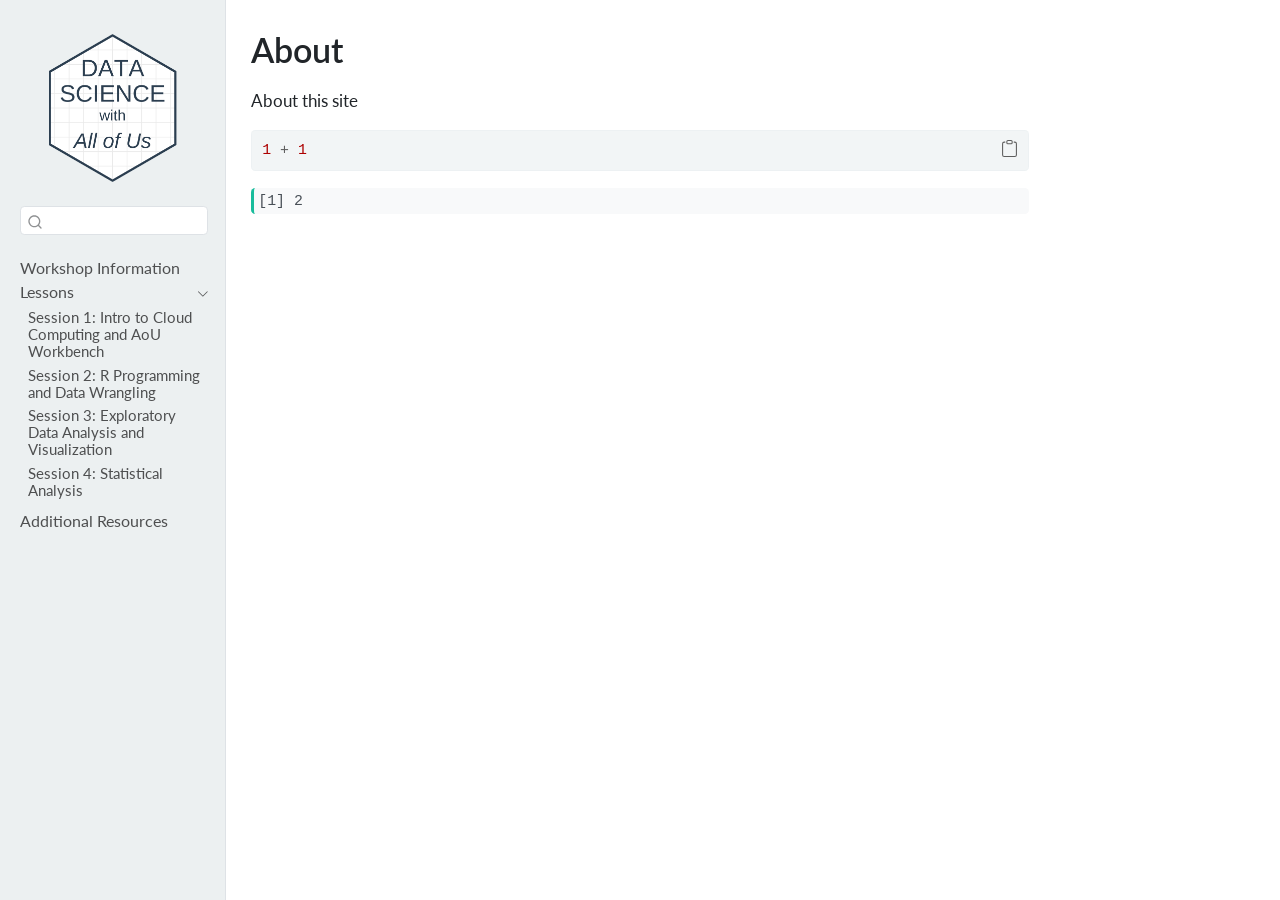
==== about.html @ b9c3649d "Built site for gh-pages" ====
<!DOCTYPE html>
<html xmlns="http://www.w3.org/1999/xhtml" lang="en" xml:lang="en"><head>

<meta charset="utf-8">
<meta name="generator" content="quarto-1.8.27">

<meta name="viewport" content="width=device-width, initial-scale=1.0, user-scalable=yes">


<title>About – AoU Workshop</title>
<style>
code{white-space: pre-wrap;}
span.smallcaps{font-variant: small-caps;}
div.columns{display: flex; gap: min(4vw, 1.5em);}
div.column{flex: auto; overflow-x: auto;}
div.hanging-indent{margin-left: 1.5em; text-indent: -1.5em;}
ul.task-list{list-style: none;}
ul.task-list li input[type="checkbox"] {
  width: 0.8em;
  margin: 0 0.8em 0.2em -1em; /* quarto-specific, see https://github.com/quarto-dev/quarto-cli/issues/4556 */ 
  vertical-align: middle;
}
/* CSS for syntax highlighting */
html { -webkit-text-size-adjust: 100%; }
pre > code.sourceCode { white-space: pre; position: relative; }
pre > code.sourceCode > span { display: inline-block; line-height: 1.25; }
pre > code.sourceCode > span:empty { height: 1.2em; }
.sourceCode { overflow: visible; }
code.sourceCode > span { color: inherit; text-decoration: inherit; }
div.sourceCode { margin: 1em 0; }
pre.sourceCode { margin: 0; }
@media screen {
div.sourceCode { overflow: auto; }
}
@media print {
pre > code.sourceCode { white-space: pre-wrap; }
pre > code.sourceCode > span { text-indent: -5em; padding-left: 5em; }
}
pre.numberSource code
  { counter-reset: source-line 0; }
pre.numberSource code > span
  { position: relative; left: -4em; counter-increment: source-line; }
pre.numberSource code > span > a:first-child::before
  { content: counter(source-line);
    position: relative; left: -1em; text-align: right; vertical-align: baseline;
    border: none; display: inline-block;
    -webkit-touch-callout: none; -webkit-user-select: none;
    -khtml-user-select: none; -moz-user-select: none;
    -ms-user-select: none; user-select: none;
    padding: 0 4px; width: 4em;
  }
pre.numberSource { margin-left: 3em;  padding-left: 4px; }
div.sourceCode
  {   }
@media screen {
pre > code.sourceCode > span > a:first-child::before { text-decoration: underline; }
}
</style>


<script src="site_libs/quarto-nav/quarto-nav.js"></script>
<script src="site_libs/quarto-nav/headroom.min.js"></script>
<script src="site_libs/clipboard/clipboard.min.js"></script>
<script src="site_libs/quarto-search/autocomplete.umd.js"></script>
<script src="site_libs/quarto-search/fuse.min.js"></script>
<script src="site_libs/quarto-search/quarto-search.js"></script>
<meta name="quarto:offset" content="./">
<script src="site_libs/quarto-html/quarto.js" type="module"></script>
<script src="site_libs/quarto-html/tabsets/tabsets.js" type="module"></script>
<script src="site_libs/quarto-html/axe/axe-check.js" type="module"></script>
<script src="site_libs/quarto-html/popper.min.js"></script>
<script src="site_libs/quarto-html/tippy.umd.min.js"></script>
<script src="site_libs/quarto-html/anchor.min.js"></script>
<link href="site_libs/quarto-html/tippy.css" rel="stylesheet">
<link href="site_libs/quarto-html/quarto-syntax-highlighting-ed96de9b727972fe78a7b5d16c58bf87.css" rel="stylesheet" id="quarto-text-highlighting-styles">
<script src="site_libs/bootstrap/bootstrap.min.js"></script>
<link href="site_libs/bootstrap/bootstrap-icons.css" rel="stylesheet">
<link href="site_libs/bootstrap/bootstrap-820421534fc26536042fa068055439ec.min.css" rel="stylesheet" append-hash="true" id="quarto-bootstrap" data-mode="light">
<script id="quarto-search-options" type="application/json">{
  "location": "sidebar",
  "copy-button": false,
  "collapse-after": 3,
  "panel-placement": "start",
  "type": "textbox",
  "limit": 50,
  "keyboard-shortcut": [
    "f",
    "/",
    "s"
  ],
  "show-item-context": false,
  "language": {
    "search-no-results-text": "No results",
    "search-matching-documents-text": "matching documents",
    "search-copy-link-title": "Copy link to search",
    "search-hide-matches-text": "Hide additional matches",
    "search-more-match-text": "more match in this document",
    "search-more-matches-text": "more matches in this document",
    "search-clear-button-title": "Clear",
    "search-text-placeholder": "",
    "search-detached-cancel-button-title": "Cancel",
    "search-submit-button-title": "Submit",
    "search-label": "Search"
  }
}</script>


<link rel="stylesheet" href="styles.css">
</head>

<body class="nav-sidebar docked quarto-light">

<div id="quarto-search-results"></div>
  <header id="quarto-header" class="headroom fixed-top">
  <nav class="quarto-secondary-nav">
    <div class="container-fluid d-flex">
      <button type="button" class="quarto-btn-toggle btn" data-bs-toggle="collapse" role="button" data-bs-target=".quarto-sidebar-collapse-item" aria-controls="quarto-sidebar" aria-expanded="false" aria-label="Toggle sidebar navigation" onclick="if (window.quartoToggleHeadroom) { window.quartoToggleHeadroom(); }">
        <i class="bi bi-layout-text-sidebar-reverse"></i>
      </button>
        <nav class="quarto-page-breadcrumbs" aria-label="breadcrumb"><ol class="breadcrumb"><li class="breadcrumb-item">About</li></ol></nav>
        <a class="flex-grow-1" role="navigation" data-bs-toggle="collapse" data-bs-target=".quarto-sidebar-collapse-item" aria-controls="quarto-sidebar" aria-expanded="false" aria-label="Toggle sidebar navigation" onclick="if (window.quartoToggleHeadroom) { window.quartoToggleHeadroom(); }">      
        </a>
      <button type="button" class="btn quarto-search-button" aria-label="Search" onclick="window.quartoOpenSearch();">
        <i class="bi bi-search"></i>
      </button>
    </div>
  </nav>
</header>
<!-- content -->
<div id="quarto-content" class="quarto-container page-columns page-rows-contents page-layout-article">
<!-- sidebar -->
  <nav id="quarto-sidebar" class="sidebar collapse collapse-horizontal quarto-sidebar-collapse-item sidebar-navigation docked overflow-auto">
    <div class="pt-lg-2 mt-2 text-left sidebar-header">
      <a href="./index.html" class="sidebar-logo-link">
      <img src="./hex-logo.png" alt="" class="sidebar-logo light-content py-0 d-lg-inline d-none">
      <img src="./hex-logo.png" alt="" class="sidebar-logo dark-content py-0 d-lg-inline d-none">
      </a>
      </div>
        <div class="mt-2 flex-shrink-0 align-items-center">
        <div class="sidebar-search">
        <div id="quarto-search" class="" title="Search"></div>
        </div>
        </div>
    <div class="sidebar-menu-container"> 
    <ul class="list-unstyled mt-1">
        <li class="sidebar-item">
  <div class="sidebar-item-container"> 
  <a href="./index.html" class="sidebar-item-text sidebar-link">
 <span class="menu-text">Workshop Information</span></a>
  </div>
</li>
        <li class="sidebar-item sidebar-item-section">
      <div class="sidebar-item-container"> 
            <a class="sidebar-item-text sidebar-link text-start" data-bs-toggle="collapse" data-bs-target="#quarto-sidebar-section-1" role="navigation" aria-expanded="true">
 <span class="menu-text">Lessons</span></a>
          <a class="sidebar-item-toggle text-start" data-bs-toggle="collapse" data-bs-target="#quarto-sidebar-section-1" role="navigation" aria-expanded="true" aria-label="Toggle section">
            <i class="bi bi-chevron-right ms-2"></i>
          </a> 
      </div>
      <ul id="quarto-sidebar-section-1" class="collapse list-unstyled sidebar-section depth1 show">  
          <li class="sidebar-item">
  <div class="sidebar-item-container"> 
  <a href="./session-1.html" class="sidebar-item-text sidebar-link">
 <span class="menu-text">Session 1: Intro to Cloud Computing and AoU Workbench</span></a>
  </div>
</li>
          <li class="sidebar-item">
  <div class="sidebar-item-container"> 
  <a href="./session-2.html" class="sidebar-item-text sidebar-link">
 <span class="menu-text">Session 2: R Programming and Data Wrangling</span></a>
  </div>
</li>
          <li class="sidebar-item">
  <div class="sidebar-item-container"> 
  <a href="./session-3.html" class="sidebar-item-text sidebar-link">
 <span class="menu-text">Session 3: Exploratory Data Analysis and Visualization</span></a>
  </div>
</li>
          <li class="sidebar-item">
  <div class="sidebar-item-container"> 
  <a href="./session-4.html" class="sidebar-item-text sidebar-link">
 <span class="menu-text">Session 4: Statistical Analysis</span></a>
  </div>
</li>
      </ul>
  </li>
        <li class="sidebar-item">
  <div class="sidebar-item-container"> 
  <a href="./resources.html" class="sidebar-item-text sidebar-link">
 <span class="menu-text">Additional Resources</span></a>
  </div>
</li>
    </ul>
    </div>
</nav>
<div id="quarto-sidebar-glass" class="quarto-sidebar-collapse-item" data-bs-toggle="collapse" data-bs-target=".quarto-sidebar-collapse-item"></div>
<!-- margin-sidebar -->
    <div id="quarto-margin-sidebar" class="sidebar margin-sidebar zindex-bottom">
        
    </div>
<!-- main -->
<main class="content" id="quarto-document-content">

<header id="title-block-header" class="quarto-title-block default">
<div class="quarto-title">
<h1 class="title">About</h1>
</div>



<div class="quarto-title-meta">

    
  
    
  </div>
  


</header>


<p>About this site</p>
<div class="cell">
<div class="code-copy-outer-scaffold"><div class="sourceCode cell-code" id="cb1"><pre class="sourceCode r code-with-copy"><code class="sourceCode r"><span id="cb1-1"><a href="#cb1-1" aria-hidden="true" tabindex="-1"></a><span class="dv">1</span> <span class="sc">+</span> <span class="dv">1</span></span></code></pre></div><button title="Copy to Clipboard" class="code-copy-button"><i class="bi"></i></button></div>
<div class="cell-output cell-output-stdout">
<pre><code>[1] 2</code></pre>
</div>
</div>



</main> <!-- /main -->
<script id="quarto-html-after-body" type="application/javascript">
  window.document.addEventListener("DOMContentLoaded", function (event) {
    const icon = "";
    const anchorJS = new window.AnchorJS();
    anchorJS.options = {
      placement: 'right',
      icon: icon
    };
    anchorJS.add('.anchored');
    const isCodeAnnotation = (el) => {
      for (const clz of el.classList) {
        if (clz.startsWith('code-annotation-')) {                     
          return true;
        }
      }
      return false;
    }
    const onCopySuccess = function(e) {
      // button target
      const button = e.trigger;
      // don't keep focus
      button.blur();
      // flash "checked"
      button.classList.add('code-copy-button-checked');
      var currentTitle = button.getAttribute("title");
      button.setAttribute("title", "Copied!");
      let tooltip;
      if (window.bootstrap) {
        button.setAttribute("data-bs-toggle", "tooltip");
        button.setAttribute("data-bs-placement", "left");
        button.setAttribute("data-bs-title", "Copied!");
        tooltip = new bootstrap.Tooltip(button, 
          { trigger: "manual", 
            customClass: "code-copy-button-tooltip",
            offset: [0, -8]});
        tooltip.show();    
      }
      setTimeout(function() {
        if (tooltip) {
          tooltip.hide();
          button.removeAttribute("data-bs-title");
          button.removeAttribute("data-bs-toggle");
          button.removeAttribute("data-bs-placement");
        }
        button.setAttribute("title", currentTitle);
        button.classList.remove('code-copy-button-checked');
      }, 1000);
      // clear code selection
      e.clearSelection();
    }
    const getTextToCopy = function(trigger) {
      const outerScaffold = trigger.parentElement.cloneNode(true);
      const codeEl = outerScaffold.querySelector('code');
      for (const childEl of codeEl.children) {
        if (isCodeAnnotation(childEl)) {
          childEl.remove();
        }
      }
      return codeEl.innerText;
    }
    const clipboard = new window.ClipboardJS('.code-copy-button:not([data-in-quarto-modal])', {
      text: getTextToCopy
    });
    clipboard.on('success', onCopySuccess);
    if (window.document.getElementById('quarto-embedded-source-code-modal')) {
      const clipboardModal = new window.ClipboardJS('.code-copy-button[data-in-quarto-modal]', {
        text: getTextToCopy,
        container: window.document.getElementById('quarto-embedded-source-code-modal')
      });
      clipboardModal.on('success', onCopySuccess);
    }
      var localhostRegex = new RegExp(/^(?:http|https):\/\/localhost\:?[0-9]*\//);
      var mailtoRegex = new RegExp(/^mailto:/);
        var filterRegex = new RegExp('/' + window.location.host + '/');
      var isInternal = (href) => {
          return filterRegex.test(href) || localhostRegex.test(href) || mailtoRegex.test(href);
      }
      // Inspect non-navigation links and adorn them if external
     var links = window.document.querySelectorAll('a[href]:not(.nav-link):not(.navbar-brand):not(.toc-action):not(.sidebar-link):not(.sidebar-item-toggle):not(.pagination-link):not(.no-external):not([aria-hidden]):not(.dropdown-item):not(.quarto-navigation-tool):not(.about-link)');
      for (var i=0; i<links.length; i++) {
        const link = links[i];
        if (!isInternal(link.href)) {
          // undo the damage that might have been done by quarto-nav.js in the case of
          // links that we want to consider external
          if (link.dataset.originalHref !== undefined) {
            link.href = link.dataset.originalHref;
          }
        }
      }
    function tippyHover(el, contentFn, onTriggerFn, onUntriggerFn) {
      const config = {
        allowHTML: true,
        maxWidth: 500,
        delay: 100,
        arrow: false,
        appendTo: function(el) {
            return el.parentElement;
        },
        interactive: true,
        interactiveBorder: 10,
        theme: 'quarto',
        placement: 'bottom-start',
      };
      if (contentFn) {
        config.content = contentFn;
      }
      if (onTriggerFn) {
        config.onTrigger = onTriggerFn;
      }
      if (onUntriggerFn) {
        config.onUntrigger = onUntriggerFn;
      }
      window.tippy(el, config); 
    }
    const noterefs = window.document.querySelectorAll('a[role="doc-noteref"]');
    for (var i=0; i<noterefs.length; i++) {
      const ref = noterefs[i];
      tippyHover(ref, function() {
        // use id or data attribute instead here
        let href = ref.getAttribute('data-footnote-href') || ref.getAttribute('href');
        try { href = new URL(href).hash; } catch {}
        const id = href.replace(/^#\/?/, "");
        const note = window.document.getElementById(id);
        if (note) {
          return note.innerHTML;
        } else {
          return "";
        }
      });
    }
    const xrefs = window.document.querySelectorAll('a.quarto-xref');
    const processXRef = (id, note) => {
      // Strip column container classes
      const stripColumnClz = (el) => {
        el.classList.remove("page-full", "page-columns");
        if (el.children) {
          for (const child of el.children) {
            stripColumnClz(child);
          }
        }
      }
      stripColumnClz(note)
      if (id === null || id.startsWith('sec-')) {
        // Special case sections, only their first couple elements
        const container = document.createElement("div");
        if (note.children && note.children.length > 2) {
          container.appendChild(note.children[0].cloneNode(true));
          for (let i = 1; i < note.children.length; i++) {
            const child = note.children[i];
            if (child.tagName === "P" && child.innerText === "") {
              continue;
            } else {
              container.appendChild(child.cloneNode(true));
              break;
            }
          }
          if (window.Quarto?.typesetMath) {
            window.Quarto.typesetMath(container);
          }
          return container.innerHTML
        } else {
          if (window.Quarto?.typesetMath) {
            window.Quarto.typesetMath(note);
          }
          return note.innerHTML;
        }
      } else {
        // Remove any anchor links if they are present
        const anchorLink = note.querySelector('a.anchorjs-link');
        if (anchorLink) {
          anchorLink.remove();
        }
        if (window.Quarto?.typesetMath) {
          window.Quarto.typesetMath(note);
        }
        if (note.classList.contains("callout")) {
          return note.outerHTML;
        } else {
          return note.innerHTML;
        }
      }
    }
    for (var i=0; i<xrefs.length; i++) {
      const xref = xrefs[i];
      tippyHover(xref, undefined, function(instance) {
        instance.disable();
        let url = xref.getAttribute('href');
        let hash = undefined; 
        if (url.startsWith('#')) {
          hash = url;
        } else {
          try { hash = new URL(url).hash; } catch {}
        }
        if (hash) {
          const id = hash.replace(/^#\/?/, "");
          const note = window.document.getElementById(id);
          if (note !== null) {
            try {
              const html = processXRef(id, note.cloneNode(true));
              instance.setContent(html);
            } finally {
              instance.enable();
              instance.show();
            }
          } else {
            // See if we can fetch this
            fetch(url.split('#')[0])
            .then(res => res.text())
            .then(html => {
              const parser = new DOMParser();
              const htmlDoc = parser.parseFromString(html, "text/html");
              const note = htmlDoc.getElementById(id);
              if (note !== null) {
                const html = processXRef(id, note);
                instance.setContent(html);
              } 
            }).finally(() => {
              instance.enable();
              instance.show();
            });
          }
        } else {
          // See if we can fetch a full url (with no hash to target)
          // This is a special case and we should probably do some content thinning / targeting
          fetch(url)
          .then(res => res.text())
          .then(html => {
            const parser = new DOMParser();
            const htmlDoc = parser.parseFromString(html, "text/html");
            const note = htmlDoc.querySelector('main.content');
            if (note !== null) {
              // This should only happen for chapter cross references
              // (since there is no id in the URL)
              // remove the first header
              if (note.children.length > 0 && note.children[0].tagName === "HEADER") {
                note.children[0].remove();
              }
              const html = processXRef(null, note);
              instance.setContent(html);
            } 
          }).finally(() => {
            instance.enable();
            instance.show();
          });
        }
      }, function(instance) {
      });
    }
        let selectedAnnoteEl;
        const selectorForAnnotation = ( cell, annotation) => {
          let cellAttr = 'data-code-cell="' + cell + '"';
          let lineAttr = 'data-code-annotation="' +  annotation + '"';
          const selector = 'span[' + cellAttr + '][' + lineAttr + ']';
          return selector;
        }
        const selectCodeLines = (annoteEl) => {
          const doc = window.document;
          const targetCell = annoteEl.getAttribute("data-target-cell");
          const targetAnnotation = annoteEl.getAttribute("data-target-annotation");
          const annoteSpan = window.document.querySelector(selectorForAnnotation(targetCell, targetAnnotation));
          const lines = annoteSpan.getAttribute("data-code-lines").split(",");
          const lineIds = lines.map((line) => {
            return targetCell + "-" + line;
          })
          let top = null;
          let height = null;
          let parent = null;
          if (lineIds.length > 0) {
              //compute the position of the single el (top and bottom and make a div)
              const el = window.document.getElementById(lineIds[0]);
              top = el.offsetTop;
              height = el.offsetHeight;
              parent = el.parentElement.parentElement;
            if (lineIds.length > 1) {
              const lastEl = window.document.getElementById(lineIds[lineIds.length - 1]);
              const bottom = lastEl.offsetTop + lastEl.offsetHeight;
              height = bottom - top;
            }
            if (top !== null && height !== null && parent !== null) {
              // cook up a div (if necessary) and position it 
              let div = window.document.getElementById("code-annotation-line-highlight");
              if (div === null) {
                div = window.document.createElement("div");
                div.setAttribute("id", "code-annotation-line-highlight");
                div.style.position = 'absolute';
                parent.appendChild(div);
              }
              div.style.top = top - 2 + "px";
              div.style.height = height + 4 + "px";
              div.style.left = 0;
              let gutterDiv = window.document.getElementById("code-annotation-line-highlight-gutter");
              if (gutterDiv === null) {
                gutterDiv = window.document.createElement("div");
                gutterDiv.setAttribute("id", "code-annotation-line-highlight-gutter");
                gutterDiv.style.position = 'absolute';
                const codeCell = window.document.getElementById(targetCell);
                const gutter = codeCell.querySelector('.code-annotation-gutter');
                gutter.appendChild(gutterDiv);
              }
              gutterDiv.style.top = top - 2 + "px";
              gutterDiv.style.height = height + 4 + "px";
            }
            selectedAnnoteEl = annoteEl;
          }
        };
        const unselectCodeLines = () => {
          const elementsIds = ["code-annotation-line-highlight", "code-annotation-line-highlight-gutter"];
          elementsIds.forEach((elId) => {
            const div = window.document.getElementById(elId);
            if (div) {
              div.remove();
            }
          });
          selectedAnnoteEl = undefined;
        };
          // Handle positioning of the toggle
      window.addEventListener(
        "resize",
        throttle(() => {
          elRect = undefined;
          if (selectedAnnoteEl) {
            selectCodeLines(selectedAnnoteEl);
          }
        }, 10)
      );
      function throttle(fn, ms) {
      let throttle = false;
      let timer;
        return (...args) => {
          if(!throttle) { // first call gets through
              fn.apply(this, args);
              throttle = true;
          } else { // all the others get throttled
              if(timer) clearTimeout(timer); // cancel #2
              timer = setTimeout(() => {
                fn.apply(this, args);
                timer = throttle = false;
              }, ms);
          }
        };
      }
        // Attach click handler to the DT
        const annoteDls = window.document.querySelectorAll('dt[data-target-cell]');
        for (const annoteDlNode of annoteDls) {
          annoteDlNode.addEventListener('click', (event) => {
            const clickedEl = event.target;
            if (clickedEl !== selectedAnnoteEl) {
              unselectCodeLines();
              const activeEl = window.document.querySelector('dt[data-target-cell].code-annotation-active');
              if (activeEl) {
                activeEl.classList.remove('code-annotation-active');
              }
              selectCodeLines(clickedEl);
              clickedEl.classList.add('code-annotation-active');
            } else {
              // Unselect the line
              unselectCodeLines();
              clickedEl.classList.remove('code-annotation-active');
            }
          });
        }
    const findCites = (el) => {
      const parentEl = el.parentElement;
      if (parentEl) {
        const cites = parentEl.dataset.cites;
        if (cites) {
          return {
            el,
            cites: cites.split(' ')
          };
        } else {
          return findCites(el.parentElement)
        }
      } else {
        return undefined;
      }
    };
    var bibliorefs = window.document.querySelectorAll('a[role="doc-biblioref"]');
    for (var i=0; i<bibliorefs.length; i++) {
      const ref = bibliorefs[i];
      const citeInfo = findCites(ref);
      if (citeInfo) {
        tippyHover(citeInfo.el, function() {
          var popup = window.document.createElement('div');
          citeInfo.cites.forEach(function(cite) {
            var citeDiv = window.document.createElement('div');
            citeDiv.classList.add('hanging-indent');
            citeDiv.classList.add('csl-entry');
            var biblioDiv = window.document.getElementById('ref-' + cite);
            if (biblioDiv) {
              citeDiv.innerHTML = biblioDiv.innerHTML;
            }
            popup.appendChild(citeDiv);
          });
          return popup.innerHTML;
        });
      }
    }
  });
  </script>
</div> <!-- /content -->




</body></html>
---- site_libs/quarto-html/tippy.css ----
.tippy-box[data-animation=fade][data-state=hidden]{opacity:0}[data-tippy-root]{max-width:calc(100vw - 10px)}.tippy-box{position:relative;background-color:#333;color:#fff;border-radius:4px;font-size:14px;line-height:1.4;white-space:normal;outline:0;transition-property:transform,visibility,opacity}.tippy-box[data-placement^=top]>.tippy-arrow{bottom:0}.tippy-box[data-placement^=top]>.tippy-arrow:before{bottom:-7px;left:0;border-width:8px 8px 0;border-top-color:initial;transform-origin:center top}.tippy-box[data-placement^=bottom]>.tippy-arrow{top:0}.tippy-box[data-placement^=bottom]>.tippy-arrow:before{top:-7px;left:0;border-width:0 8px 8px;border-bottom-color:initial;transform-origin:center bottom}.tippy-box[data-placement^=left]>.tippy-arrow{right:0}.tippy-box[data-placement^=left]>.tippy-arrow:before{border-width:8px 0 8px 8px;border-left-color:initial;right:-7px;transform-origin:center left}.tippy-box[data-placement^=right]>.tippy-arrow{left:0}.tippy-box[data-placement^=right]>.tippy-arrow:before{left:-7px;border-width:8px 8px 8px 0;border-right-color:initial;transform-origin:center right}.tippy-box[data-inertia][data-state=visible]{transition-timing-function:cubic-bezier(.54,1.5,.38,1.11)}.tippy-arrow{width:16px;height:16px;color:#333}.tippy-arrow:before{content:"";position:absolute;border-color:transparent;border-style:solid}.tippy-content{position:relative;padding:5px 9px;z-index:1}
---- site_libs/quarto-html/quarto-syntax-highlighting-ed96de9b727972fe78a7b5d16c58bf87.css ----
/* quarto syntax highlight colors */
:root {
  --quarto-hl-ot-color: #003B4F;
  --quarto-hl-at-color: #657422;
  --quarto-hl-ss-color: #20794D;
  --quarto-hl-an-color: #5E5E5E;
  --quarto-hl-fu-color: #4758AB;
  --quarto-hl-st-color: #20794D;
  --quarto-hl-cf-color: #003B4F;
  --quarto-hl-op-color: #5E5E5E;
  --quarto-hl-er-color: #AD0000;
  --quarto-hl-bn-color: #AD0000;
  --quarto-hl-al-color: #AD0000;
  --quarto-hl-va-color: #111111;
  --quarto-hl-bu-color: inherit;
  --quarto-hl-ex-color: inherit;
  --quarto-hl-pp-color: #AD0000;
  --quarto-hl-in-color: #5E5E5E;
  --quarto-hl-vs-color: #20794D;
  --quarto-hl-wa-color: #5E5E5E;
  --quarto-hl-do-color: #5E5E5E;
  --quarto-hl-im-color: #00769E;
  --quarto-hl-ch-color: #20794D;
  --quarto-hl-dt-color: #AD0000;
  --quarto-hl-fl-color: #AD0000;
  --quarto-hl-co-color: #5E5E5E;
  --quarto-hl-cv-color: #5E5E5E;
  --quarto-hl-cn-color: #8f5902;
  --quarto-hl-sc-color: #5E5E5E;
  --quarto-hl-dv-color: #AD0000;
  --quarto-hl-kw-color: #003B4F;
}

/* other quarto variables */
:root {
  --quarto-font-monospace: SFMono-Regular, Menlo, Monaco, Consolas, "Liberation Mono", "Courier New", monospace;
}

/* syntax highlight based on Pandoc's rules */
pre > code.sourceCode > span {
  color: #003B4F;
}

code.sourceCode > span {
  color: #003B4F;
}

div.sourceCode,
div.sourceCode pre.sourceCode {
  color: #003B4F;
}

/* Normal */
code span {
  color: #003B4F;
}

/* Alert */
code span.al {
  color: #AD0000;
  font-style: inherit;
}

/* Annotation */
code span.an {
  color: #5E5E5E;
  font-style: inherit;
}

/* Attribute */
code span.at {
  color: #657422;
  font-style: inherit;
}

/* BaseN */
code span.bn {
  color: #AD0000;
  font-style: inherit;
}

/* BuiltIn */
code span.bu {
  font-style: inherit;
}

/* ControlFlow */
code span.cf {
  color: #003B4F;
  font-weight: bold;
  font-style: inherit;
}

/* Char */
code span.ch {
  color: #20794D;
  font-style: inherit;
}

/* Constant */
code span.cn {
  color: #8f5902;
  font-style: inherit;
}

/* Comment */
code span.co {
  color: #5E5E5E;
  font-style: inherit;
}

/* CommentVar */
code span.cv {
  color: #5E5E5E;
  font-style: italic;
}

/* Documentation */
code span.do {
  color: #5E5E5E;
  font-style: italic;
}

/* DataType */
code span.dt {
  color: #AD0000;
  font-style: inherit;
}

/* DecVal */
code span.dv {
  color: #AD0000;
  font-style: inherit;
}

/* Error */
code span.er {
  color: #AD0000;
  font-style: inherit;
}

/* Extension */
code span.ex {
  font-style: inherit;
}

/* Float */
code span.fl {
  color: #AD0000;
  font-style: inherit;
}

/* Function */
code span.fu {
  color: #4758AB;
  font-style: inherit;
}

/* Import */
code span.im {
  color: #00769E;
  font-style: inherit;
}

/* Information */
code span.in {
  color: #5E5E5E;
  font-style: inherit;
}

/* Keyword */
code span.kw {
  color: #003B4F;
  font-weight: bold;
  font-style: inherit;
}

/* Operator */
code span.op {
  color: #5E5E5E;
  font-style: inherit;
}

/* Other */
code span.ot {
  color: #003B4F;
  font-style: inherit;
}

/* Preprocessor */
code span.pp {
  color: #AD0000;
  font-style: inherit;
}

/* SpecialChar */
code span.sc {
  color: #5E5E5E;
  font-style: inherit;
}

/* SpecialString */
code span.ss {
  color: #20794D;
  font-style: inherit;
}

/* String */
code span.st {
  color: #20794D;
  font-style: inherit;
}

/* Variable */
code span.va {
  color: #111111;
  font-style: inherit;
}

/* VerbatimString */
code span.vs {
  color: #20794D;
  font-style: inherit;
}

/* Warning */
code span.wa {
  color: #5E5E5E;
  font-style: italic;
}

.prevent-inlining {
  content: "</";
}

/*# sourceMappingURL=0920dd6d7437995b8cdf7429764427b1.css.map */
---- styles.css ----
/* css styles */

/* 1. Override Quarto's default left-alignment on the header */
.sidebar-header {
  text-align: center !important;
}

/* 2. Force the logo container and link to center their contents */
.sidebar-logo-container,
.sidebar-logo-link {
  display: flex !important;
  justify-content: center !important;
  width: 100% !important;
}

/* 3. Restrict the size of the image itself */
img.sidebar-logo {
  max-width: 130px !important;
  margin: 0 auto !important;
}

.image-attribution {
    font-size: 10px;       /* Adjust size as needed */
    color: #808080;        /* Standard gray hex code */
    text-align: right;     /* Aligns text to the right */
    display: block;        /* Ensures the element takes up the full width for alignment */
    margin-top: 5px;       /* Adds a small gap below the image */
}


/* Target the standard output blocks */
.cell-output-stdout pre {
  color: #495057; 
  background-color: #f8f9fa; 
  border-left: 3px solid #18bc9c; 
}

/* Target error messages */
.cell-output-error pre {
  color: #e74c3c; 
}
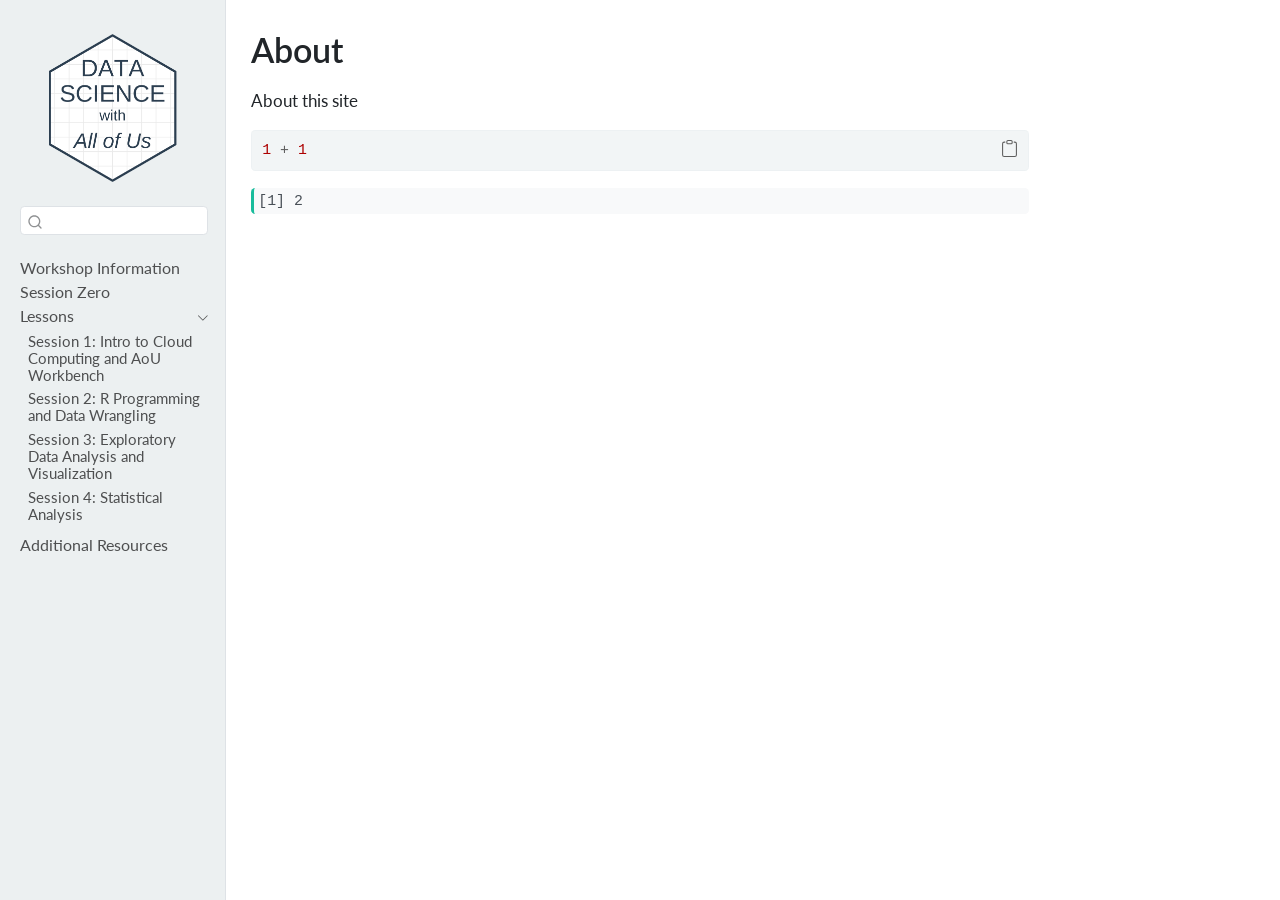
==== commit adeea397: "Built site for gh-pages" ====
--- a/about.html
+++ b/about.html
@@ -149,6 +149,12 @@
  <span class="menu-text">Workshop Information</span></a>
   </div>
 </li>
+        <li class="sidebar-item">
+  <div class="sidebar-item-container"> 
+  <a href="./session-0.html" class="sidebar-item-text sidebar-link">
+ <span class="menu-text">Session Zero</span></a>
+  </div>
+</li>
         <li class="sidebar-item sidebar-item-section">
       <div class="sidebar-item-container"> 
             <a class="sidebar-item-text sidebar-link text-start" data-bs-toggle="collapse" data-bs-target="#quarto-sidebar-section-1" role="navigation" aria-expanded="true">
@@ -304,7 +310,7 @@
     }
       var localhostRegex = new RegExp(/^(?:http|https):\/\/localhost\:?[0-9]*\//);
       var mailtoRegex = new RegExp(/^mailto:/);
-        var filterRegex = new RegExp('/' + window.location.host + '/');
+        var filterRegex = new RegExp("https:\/\/yesols\.github\.io\/aou-workshop\/");
       var isInternal = (href) => {
           return filterRegex.test(href) || localhostRegex.test(href) || mailtoRegex.test(href);
       }
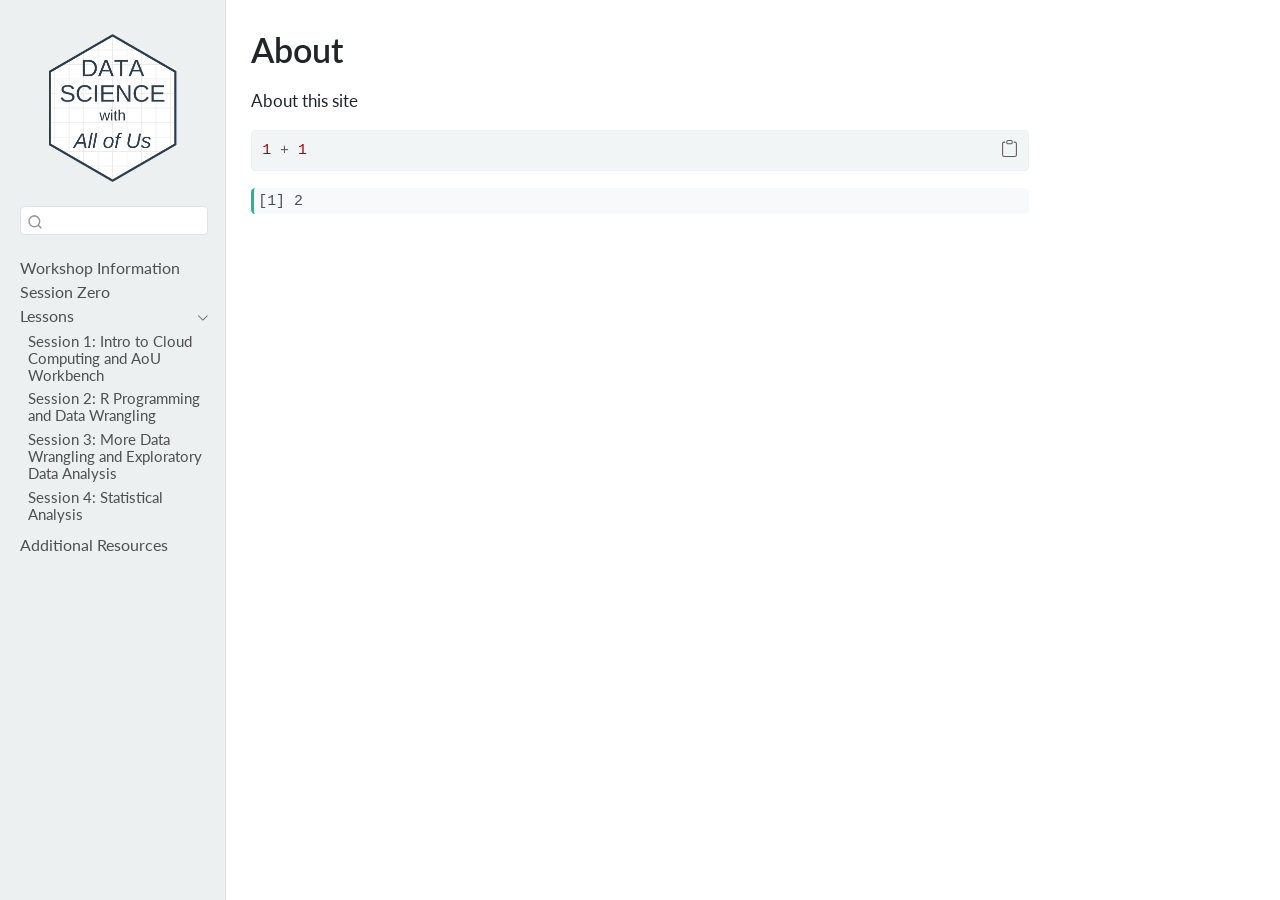
==== commit cb7c2cc9: "Built site for gh-pages" ====
--- a/about.html
+++ b/about.html
@@ -179,7 +179,7 @@
           <li class="sidebar-item">
   <div class="sidebar-item-container"> 
   <a href="./session-3.html" class="sidebar-item-text sidebar-link">
- <span class="menu-text">Session 3: Exploratory Data Analysis and Visualization</span></a>
+ <span class="menu-text">Session 3: More Data Wrangling and Exploratory Data Analysis</span></a>
   </div>
 </li>
           <li class="sidebar-item">
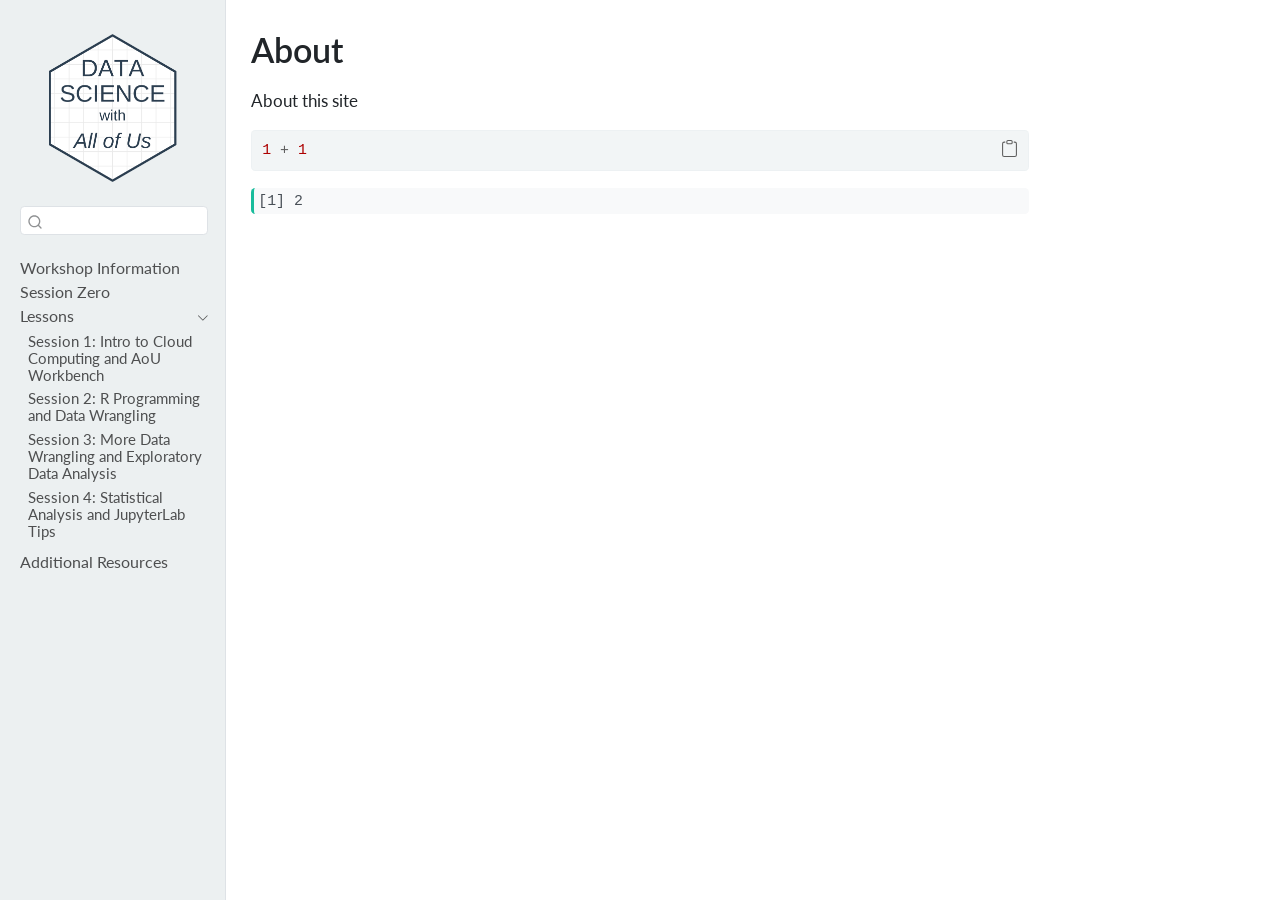
==== commit 25b03c08: "Built site for gh-pages" ====
--- a/about.html
+++ b/about.html
@@ -185,7 +185,7 @@
           <li class="sidebar-item">
   <div class="sidebar-item-container"> 
   <a href="./session-4.html" class="sidebar-item-text sidebar-link">
- <span class="menu-text">Session 4: Statistical Analysis</span></a>
+ <span class="menu-text">Session 4: Statistical Analysis and JupyterLab Tips</span></a>
   </div>
 </li>
       </ul>
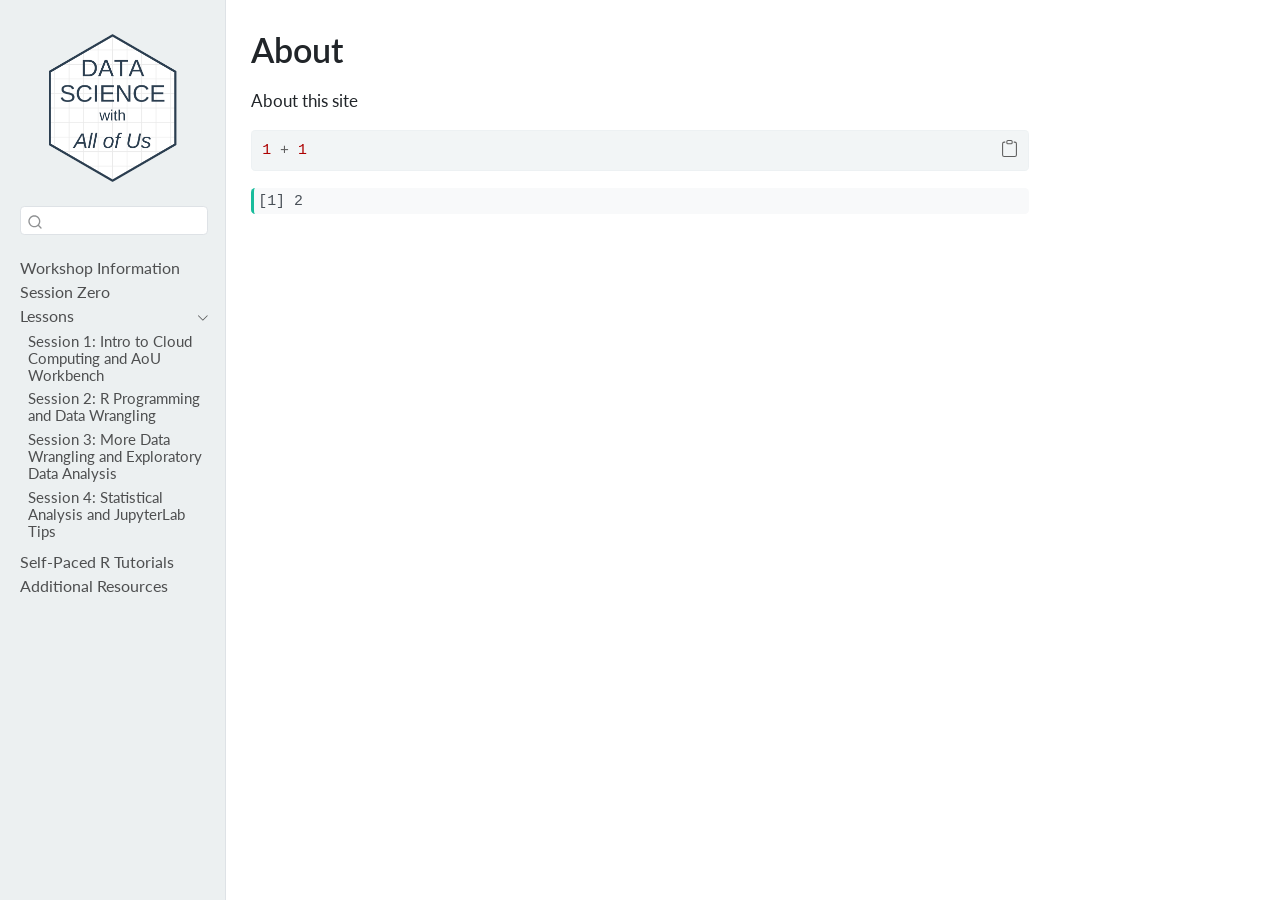
==== commit 28d83547: "Built site for gh-pages" ====
--- a/about.html
+++ b/about.html
@@ -192,6 +192,12 @@
   </li>
         <li class="sidebar-item">
   <div class="sidebar-item-container"> 
+  <a href="./tutorials.html" class="sidebar-item-text sidebar-link">
+ <span class="menu-text">Self-Paced R Tutorials</span></a>
+  </div>
+</li>
+        <li class="sidebar-item">
+  <div class="sidebar-item-container"> 
   <a href="./resources.html" class="sidebar-item-text sidebar-link">
  <span class="menu-text">Additional Resources</span></a>
   </div>
